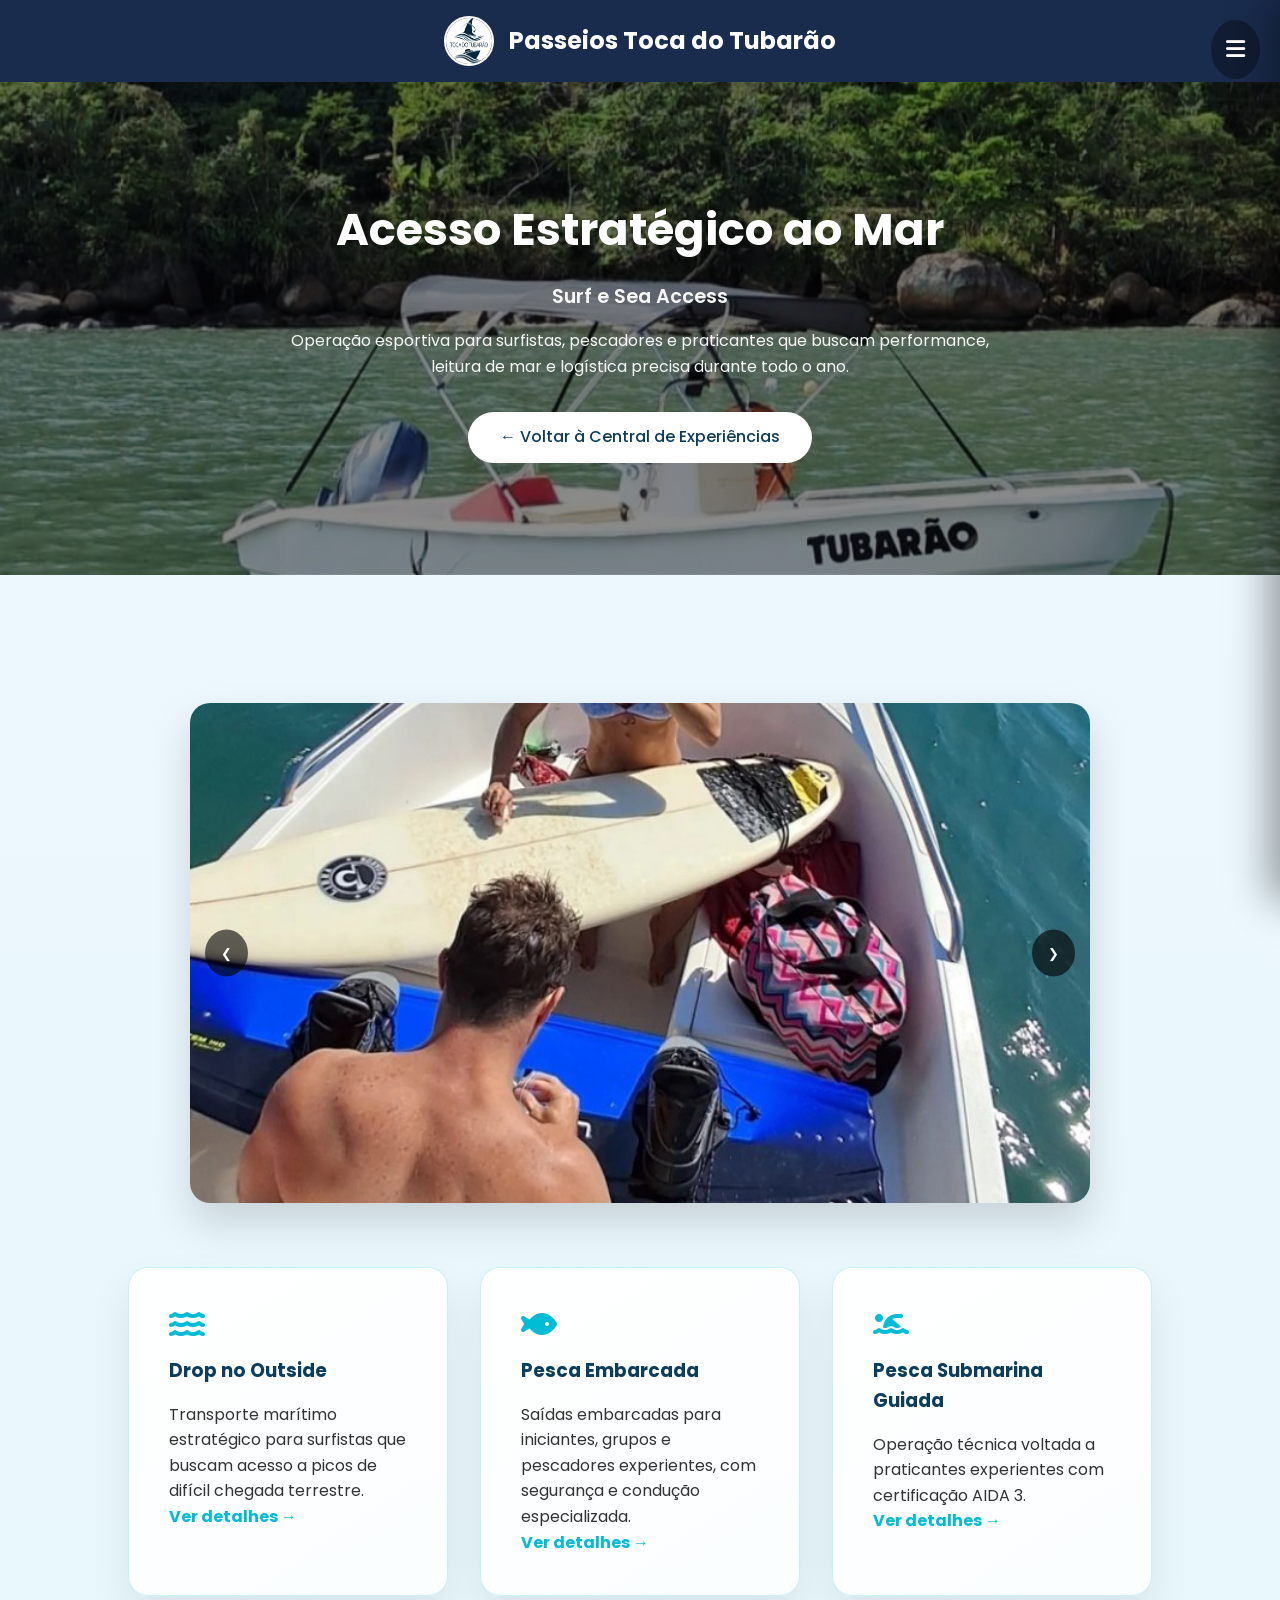
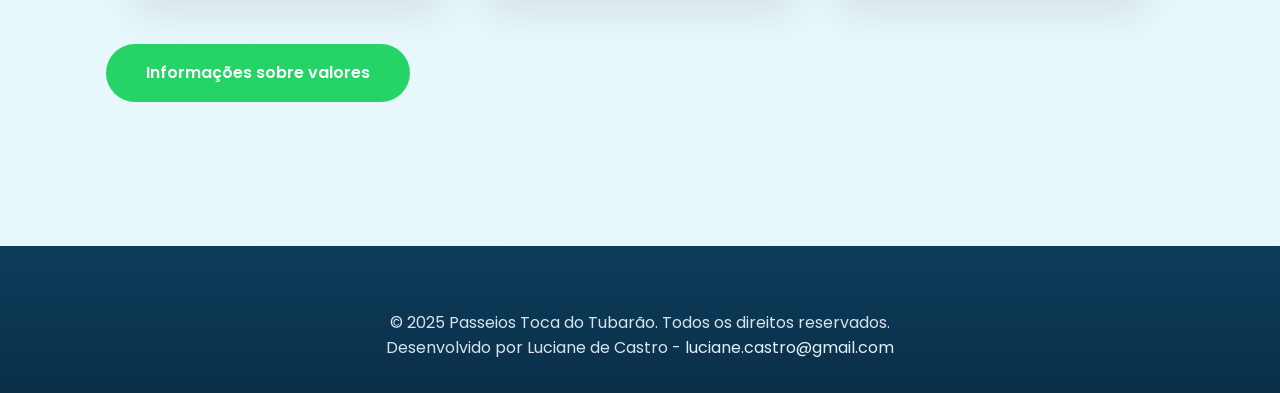
==== acesso-estrategico-mar.html @ 2eb50a8c "insercao de paginas de acordo com novos servicos" ====
<!DOCTYPE html>
<html lang="pt-BR">
<head>
<meta charset="UTF-8">
<meta name="viewport" content="width=device-width, initial-scale=1.0">

<title>Acesso Estratégico ao Mar | Surf e Sea Access | Toca do Tubarão</title>

<meta name="description" content="Acesso Estratégico ao Mar em Ubatuba. Surf, Pesca Embarcada e Pesca Submarina Guiada com logística esportiva durante todo o ano.">

<link rel="icon" type="image/png" href="images/favicon-32x32.png">
<link rel="stylesheet" href="https://cdnjs.cloudflare.com/ajax/libs/font-awesome/6.5.1/css/all.min.css">
<link href="https://fonts.googleapis.com/css2?family=Poppins:wght@300;400;600;700&display=swap" rel="stylesheet">

<style>
:root{
--primary:#0d3d5c;
--sea:#00bcd4;
--light:#f0f8ff;
--whatsapp:#25D366;
--yellow:#fbbc05;
}

*{margin:0;padding:0;box-sizing:border-box;}

body{
font-family:'Poppins',sans-serif;
background:linear-gradient(180deg,#f0f8ff 0%, #e6f7fb 100%);
color:#333;
line-height:1.6;
}

/* ================= MENU NOVO ================= */

.menu-toggle{
position:fixed;
top:20px;
right:20px;
font-size:22px;
color:white;
z-index:2000;
cursor:pointer;
background:rgba(0,0,0,0.35);
padding:12px 15px;
border-radius:50%;
backdrop-filter:blur(8px);
transition:0.3s;
}

.menu-toggle:hover{
background:rgba(251,188,5,0.9);
color:#001f33;
transform:rotate(90deg);
}

.menu-overlay{
position:fixed;
top:0;
left:0;
width:100%;
height:100%;
background:rgba(0,0,0,0.4);
opacity:0;
visibility:hidden;
transition:0.3s;
z-index:1400;
}

.menu-overlay.active{
opacity:1;
visibility:visible;
}

.side-menu{
position:fixed;
top:0;
right:-300px;
width:300px;
height:100%;
background:rgba(13,61,92,0.75);
backdrop-filter:blur(15px);
display:flex;
flex-direction:column;
padding-top:120px;
transition:0.4s cubic-bezier(.77,0,.18,1);
z-index:1500;
box-shadow:-10px 0 40px rgba(0,0,0,0.4);
}

.side-menu.active{
right:0;
}

.side-menu a{
color:var(--yellow);
padding:1.2rem 2.5rem;
text-decoration:none;
font-weight:600;
font-size:1.15rem;
letter-spacing:0.5px;
position:relative;
transition:0.3s;
}

.side-menu a::before{
content:"";
position:absolute;
left:0;
top:0;
height:100%;
width:4px;
background:var(--yellow);
transform:scaleY(0);
transition:0.3s;
}

.side-menu a:hover{
background:rgba(251,188,5,0.1);
padding-left:3rem;
}

.side-menu a:hover::before{
transform:scaleY(1);
}

/* ================= HEADER ================= */

.header{
background:#1a2c4e;
padding:1rem 0;
text-align:center;
}

.logo{
display:flex;
align-items:center;
justify-content:center;
gap:15px;
text-decoration:none;
color:white;
}

.logo img{
width:50px;
height:50px;
border-radius:50%;
border:2px solid white;
}

/* HERO */
.hero{
background:linear-gradient(rgba(0,0,0,0.45),rgba(0,0,0,0.45)),
url('images/lanchatubarao9.webp');
background-size:cover;
background-position:center;
color:white;
padding:7rem 1rem;
text-align:center;
}

.hero h1{
font-size:2.8rem;
margin-bottom:1rem;
}

.hero span{
display:block;
font-size:1.2rem;
margin-bottom:1rem;
font-weight:600;
opacity:0.95;
}

.hero p{
max-width:700px;
margin:auto;
opacity:0.95;
}

.back-button{
display:inline-block;
margin-top:2rem;
background:white;
color:var(--primary);
padding:0.8rem 2rem;
border-radius:50px;
text-decoration:none;
font-weight:500;
transition:0.3s;
}

.back-button:hover{
background:var(--sea);
color:white;
}

/* SECTION */
.section{
padding:5rem 1rem;
max-width:1100px;
margin:auto;
}

/* CAROUSEL */
.carousel{
position:relative;
max-width:900px;
margin:3rem auto;
overflow:hidden;
border-radius:20px;
box-shadow:0 20px 40px rgba(0,0,0,0.15);
}

.carousel-track{
display:flex;
transition:transform 0.5s ease-in-out;
}

.carousel img{
width:100%;
height:500px;
object-fit:cover;
flex:0 0 100%;
}

.carousel button{
position:absolute;
top:50%;
transform:translateY(-50%);
background:rgba(0,0,0,0.6);
color:white;
border:none;
padding:1rem;
cursor:pointer;
border-radius:50%;
}

.carousel .prev{ left:15px; }
.carousel .next{ right:15px; }

/* CARDS */
.cards-grid{
display:flex;
gap:2rem;
flex-wrap:wrap;
justify-content:center;
margin-top:4rem;
}

.service-card{
background:linear-gradient(
145deg,
rgba(255,255,255,0.95),
rgba(255,255,255,0.8)
);
padding:2.5rem;
border-radius:20px;
flex:1;
min-width:280px;
max-width:320px;
text-decoration:none;
color:#333;
transition:0.3s;
border:1px solid rgba(0,188,212,0.2);
box-shadow:0 20px 40px rgba(0,0,0,0.08);
}

.service-card:hover{
transform:translateY(-8px);
border-color:var(--sea);
}

.service-card i{
font-size:32px;
margin-bottom:1rem;
color:var(--sea);
}

.service-card h3{
margin-bottom:1rem;
color:var(--primary);
}

.service-card strong{
color:var(--sea);
}

/* CTA */
.cta{
display:inline-flex;
align-items:center;
gap:10px;
background:var(--whatsapp);
color:white;
padding:1rem 2.5rem;
border-radius:50px;
text-decoration:none;
font-weight:600;
margin-top:3rem;
transition:0.3s;
}

.cta:hover{
transform:translateY(-3px);
box-shadow:0 10px 25px rgba(0,0,0,0.15);
}

/* FOOTER */
.footer{
background:linear-gradient(180deg,#0d3d5c 0%,#0a2f48 100%);
color:#d7e3ee;
padding:4rem 1rem 2rem;
text-align:center;
margin-top:4rem;
}

.footer a{
color:#e6eef6;
text-decoration:none;
}

@media(max-width:768px){
.carousel img{height:300px;}
.hero h1{font-size:2rem;}
}
</style>
</head>

<body>

<div class="menu-toggle" onclick="toggleMenu()">
<i class="fas fa-bars"></i>
</div>

<div class="menu-overlay" id="menuOverlay" onclick="toggleMenu()"></div>

<nav class="side-menu" id="sideMenu">
<a href="home.html">Início</a>
<a href="turismo-nautico.html">Turismo Náutico</a>
<a href="acesso-estrategico-mar.html">Acesso Estratégico ao Mar</a>
<a href="sobre.html">Sobre</a>
</nav>

<header class="header">
<a href="home.html" class="logo">
<img src="images/logonovocomfundo.jpg" alt="Logo">
<h2>Passeios Toca do Tubarão</h2>
</a>
</header>

<section class="hero">
<h1>Acesso Estratégico ao Mar</h1>
<span>Surf e Sea Access</span>
<p>Operação esportiva para surfistas, pescadores e praticantes que buscam performance, leitura de mar e logística precisa durante todo o ano.</p>
<a href="home.html" class="back-button">← Voltar à Central de Experiências</a>
</section>

<section class="section">

<div class="carousel">
<div class="carousel-track">
<img src="images/surf1.jpeg">
<img src="images/surf2.jpg">
<img src="images/surf3.jpg">
<img src="images/surf4.jpg">
</div>
<button class="prev">&#10094;</button>
<button class="next">&#10095;</button>
</div>

<div class="cards-grid">

<a href="drop-no-outside.html" class="service-card">
<i class="fas fa-water"></i>
<h3>Drop no Outside</h3>
<p>Transporte marítimo estratégico para surfistas que buscam acesso a picos de difícil chegada terrestre.</p>
<strong>Ver detalhes →</strong>
</a>

<a href="pesca-esportiva.html" class="service-card">
<i class="fas fa-fish"></i>
<h3>Pesca Embarcada</h3>
<p>Saídas embarcadas para iniciantes, grupos e pescadores experientes, com segurança e condução especializada.</p>
<strong>Ver detalhes →</strong>
</a>

<a href="pesca-submarina-guiada.html" class="service-card">
<i class="fas fa-person-swimming"></i>
<h3>Pesca Submarina Guiada</h3>
<p>Operação técnica voltada a praticantes experientes com certificação AIDA 3.</p>
<strong>Ver detalhes →</strong>
</a>

</div>

<a href="https://wa.me/5512996450379?text=Olá! Gostaria de informações sobre o Acesso Estratégico ao Mar."
class="cta" target="_blank">
Informações sobre valores
</a>

</section>

<footer class="footer">
<p>&copy; 2025 Passeios Toca do Tubarão. Todos os direitos reservados.</p>
<p>Desenvolvido por Luciane de Castro -
<a href="mailto:luciane.castro@gmail.com">luciane.castro@gmail.com</a></p>
</footer>

<script>
function toggleMenu(){
document.getElementById('sideMenu').classList.toggle('active');
document.getElementById('menuOverlay').classList.toggle('active');
}

const track=document.querySelector('.carousel-track');
const slides=document.querySelectorAll('.carousel img');
let index=0;

function update(){
track.style.transform=`translateX(-${index*100}%)`;
}

document.querySelector('.prev').onclick=()=>{
index=index<=0?slides.length-1:index-1;
update();
};

document.querySelector('.next').onclick=()=>{
index=index>=slides.length-1?0:index+1;
update();
};
</script>

</body>
</html>
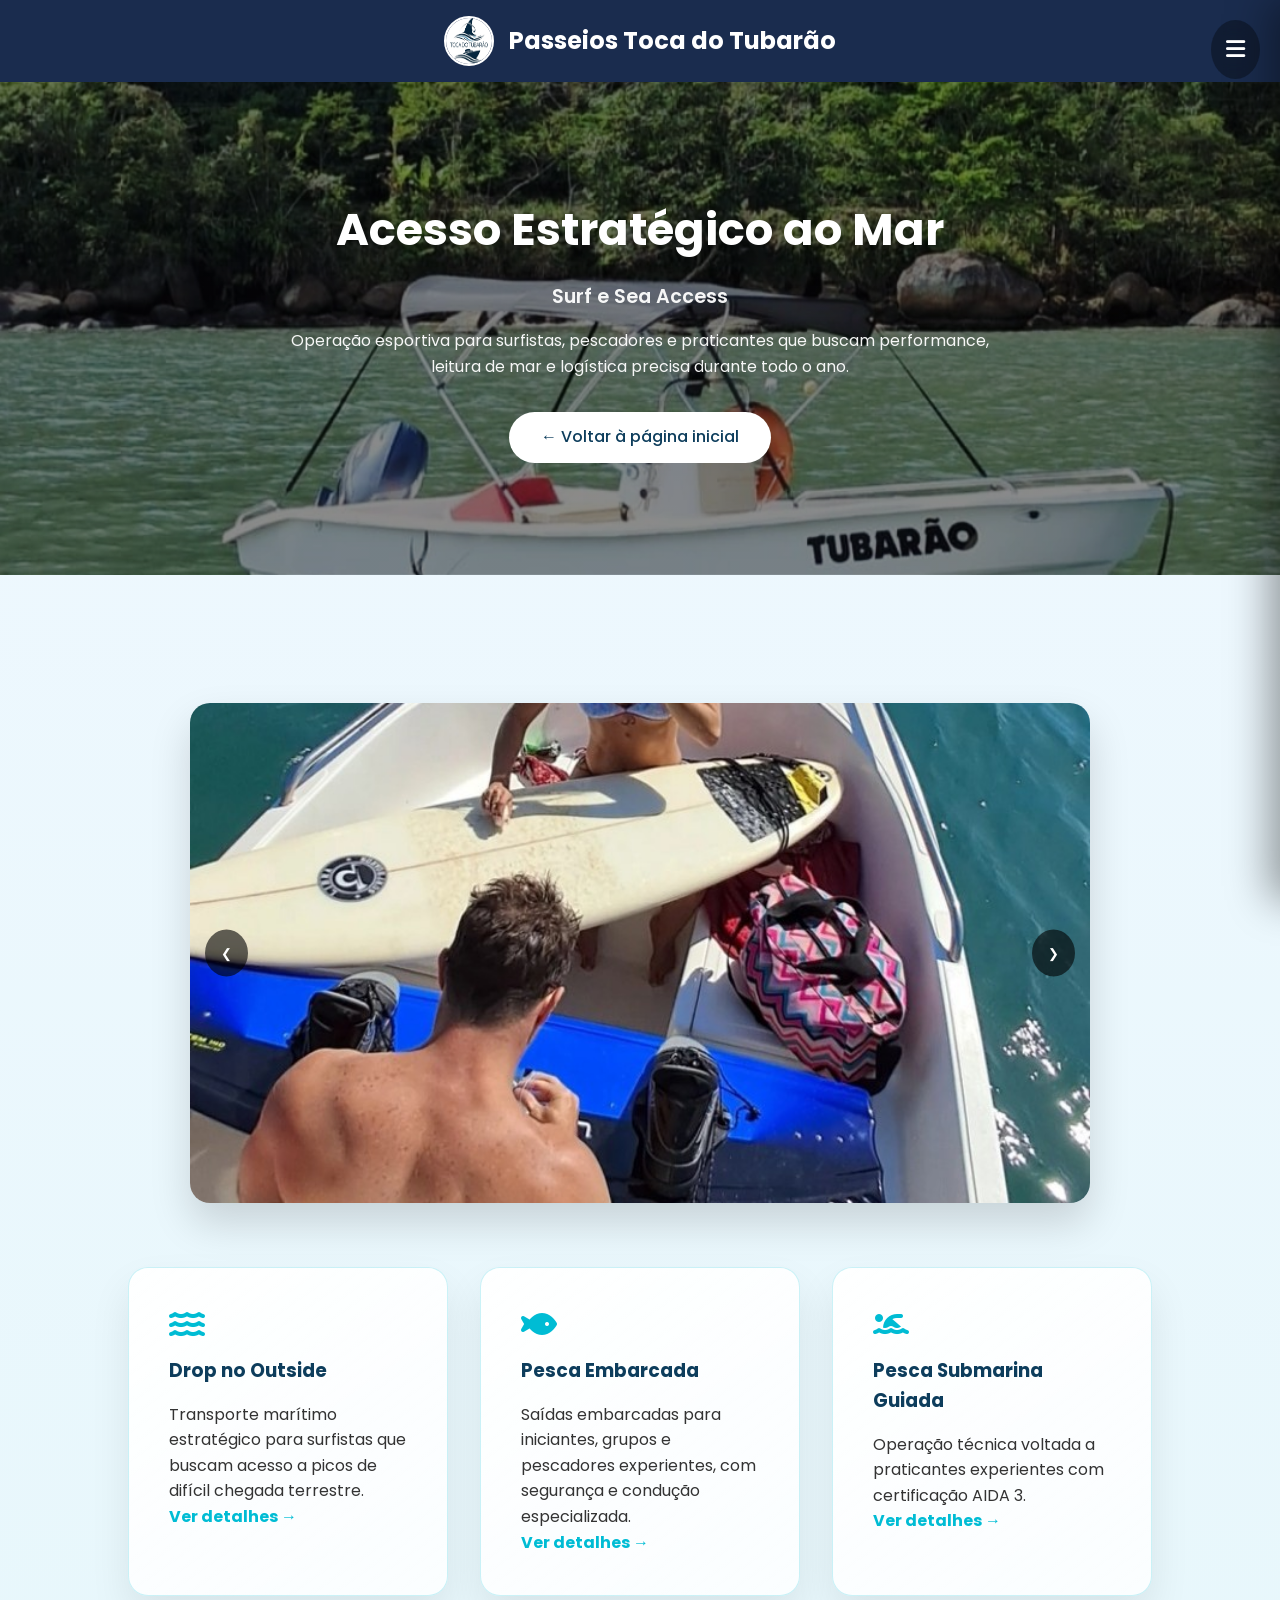
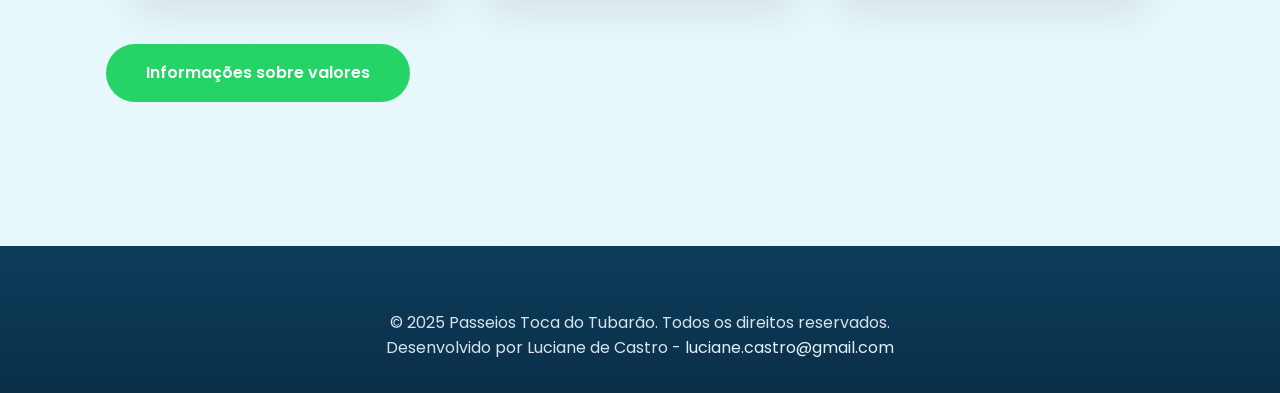
==== commit e4cd3d67: "ajustes nomenclaturas" ====
--- a/acesso-estrategico-mar.html
+++ b/acesso-estrategico-mar.html
@@ -335,14 +335,14 @@
 <div class="menu-overlay" id="menuOverlay" onclick="toggleMenu()"></div>
 
 <nav class="side-menu" id="sideMenu">
-<a href="home.html">Início</a>
+<a href="index.html">Início</a>
 <a href="turismo-nautico.html">Turismo Náutico</a>
 <a href="acesso-estrategico-mar.html">Acesso Estratégico ao Mar</a>
 <a href="sobre.html">Sobre</a>
 </nav>
 
 <header class="header">
-<a href="home.html" class="logo">
+<a href="index.html" class="logo">
 <img src="images/logonovocomfundo.jpg" alt="Logo">
 <h2>Passeios Toca do Tubarão</h2>
 </a>
@@ -352,7 +352,7 @@
 <h1>Acesso Estratégico ao Mar</h1>
 <span>Surf e Sea Access</span>
 <p>Operação esportiva para surfistas, pescadores e praticantes que buscam performance, leitura de mar e logística precisa durante todo o ano.</p>
-<a href="home.html" class="back-button">← Voltar à Central de Experiências</a>
+<a href="index.html" class="back-button">← Voltar à página inicial</a>
 </section>
 
 <section class="section">
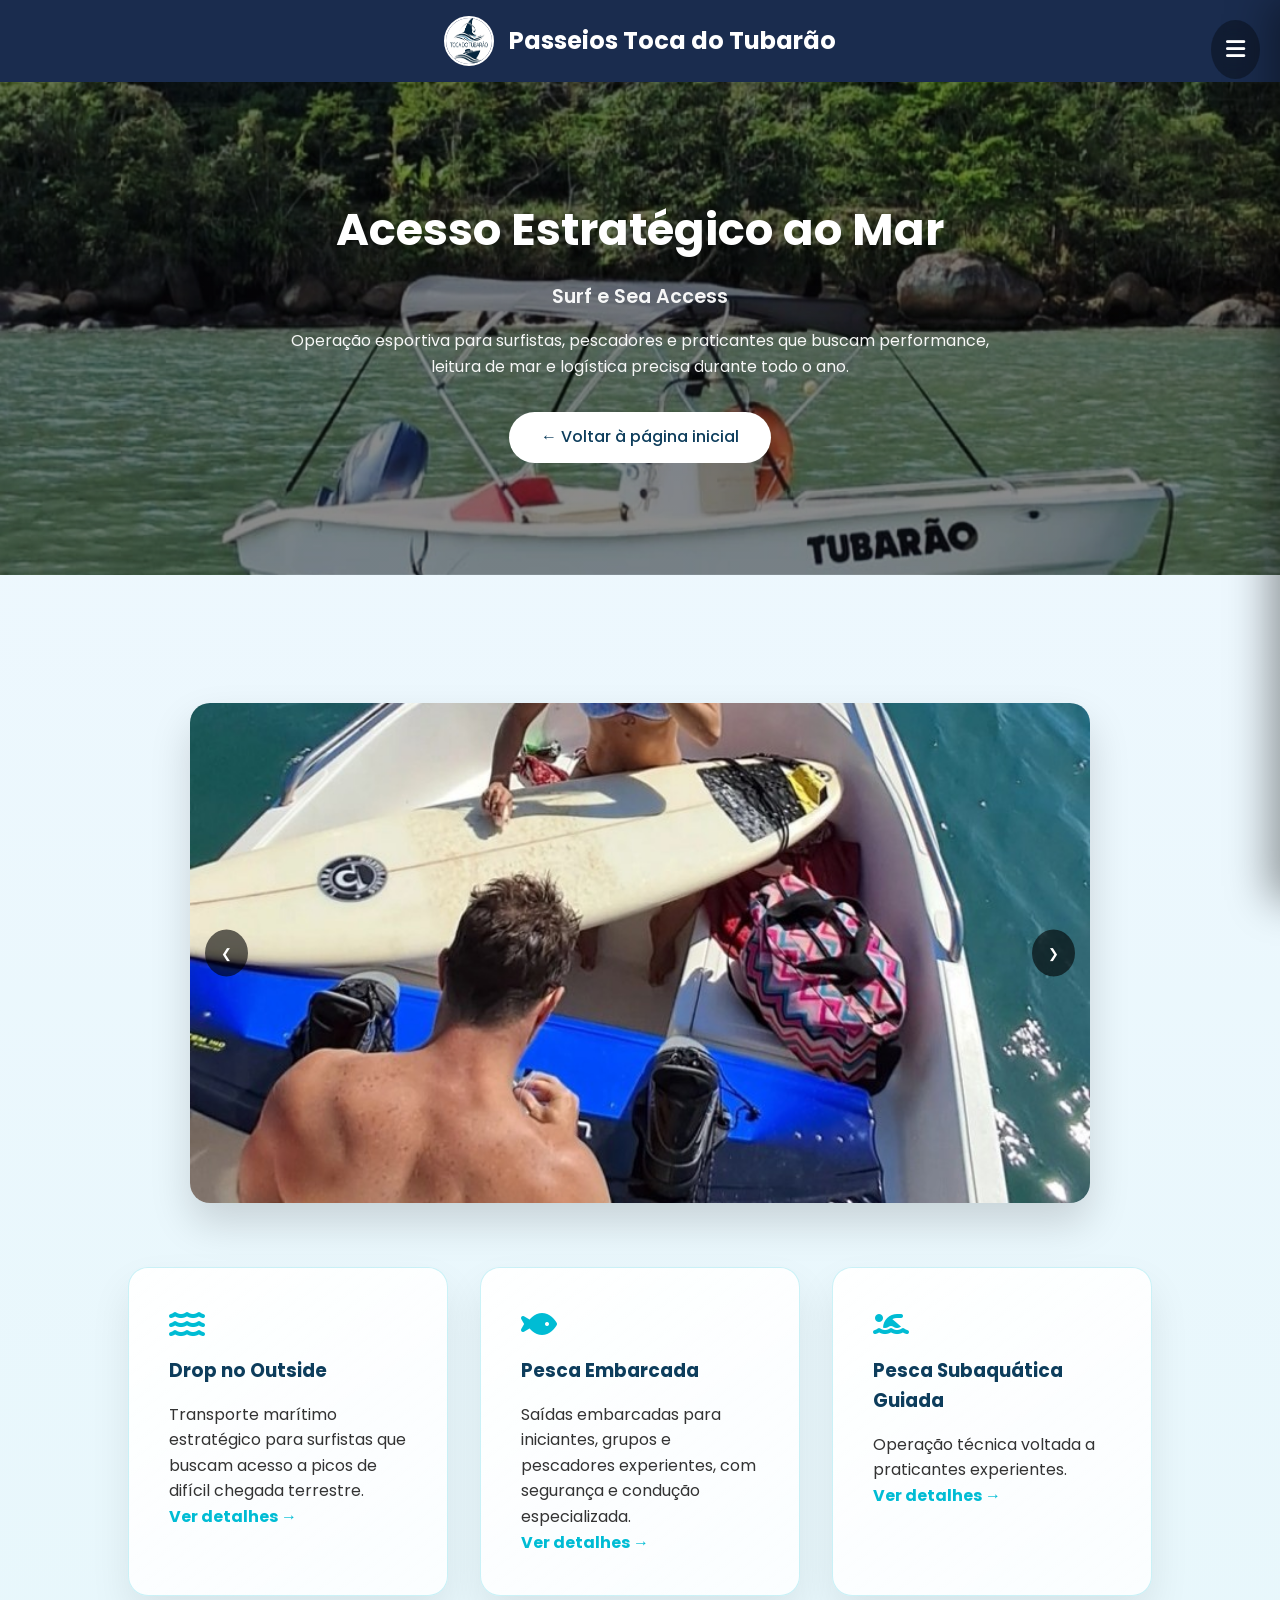
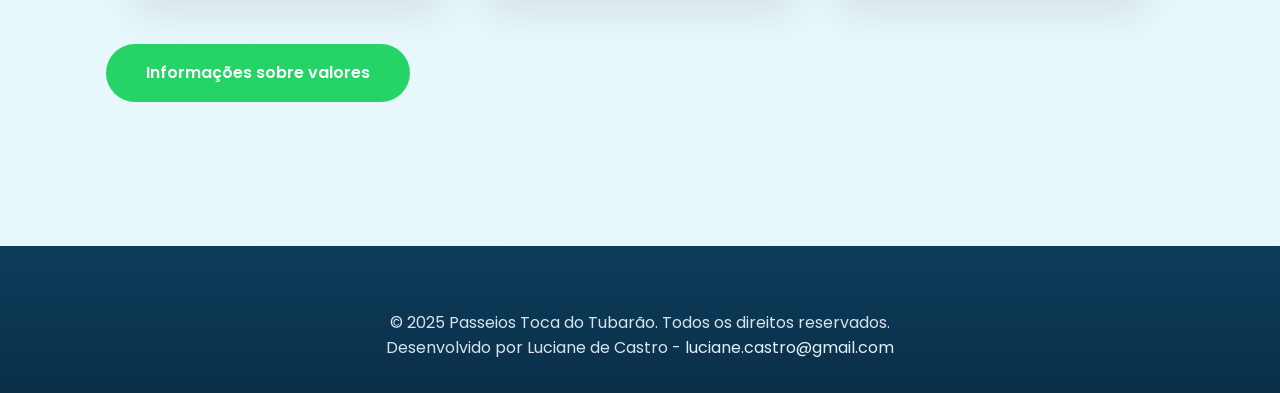
==== commit d732a1cd: "ajuste textual" ====
--- a/acesso-estrategico-mar.html
+++ b/acesso-estrategico-mar.html
@@ -386,8 +386,8 @@
 
 <a href="pesca-submarina-guiada.html" class="service-card">
 <i class="fas fa-person-swimming"></i>
-<h3>Pesca Submarina Guiada</h3>
-<p>Operação técnica voltada a praticantes experientes com certificação AIDA 3.</p>
+<h3>Pesca Subaquática Guiada</h3>
+<p>Operação técnica voltada a praticantes experientes.</p>
 <strong>Ver detalhes →</strong>
 </a>
 
